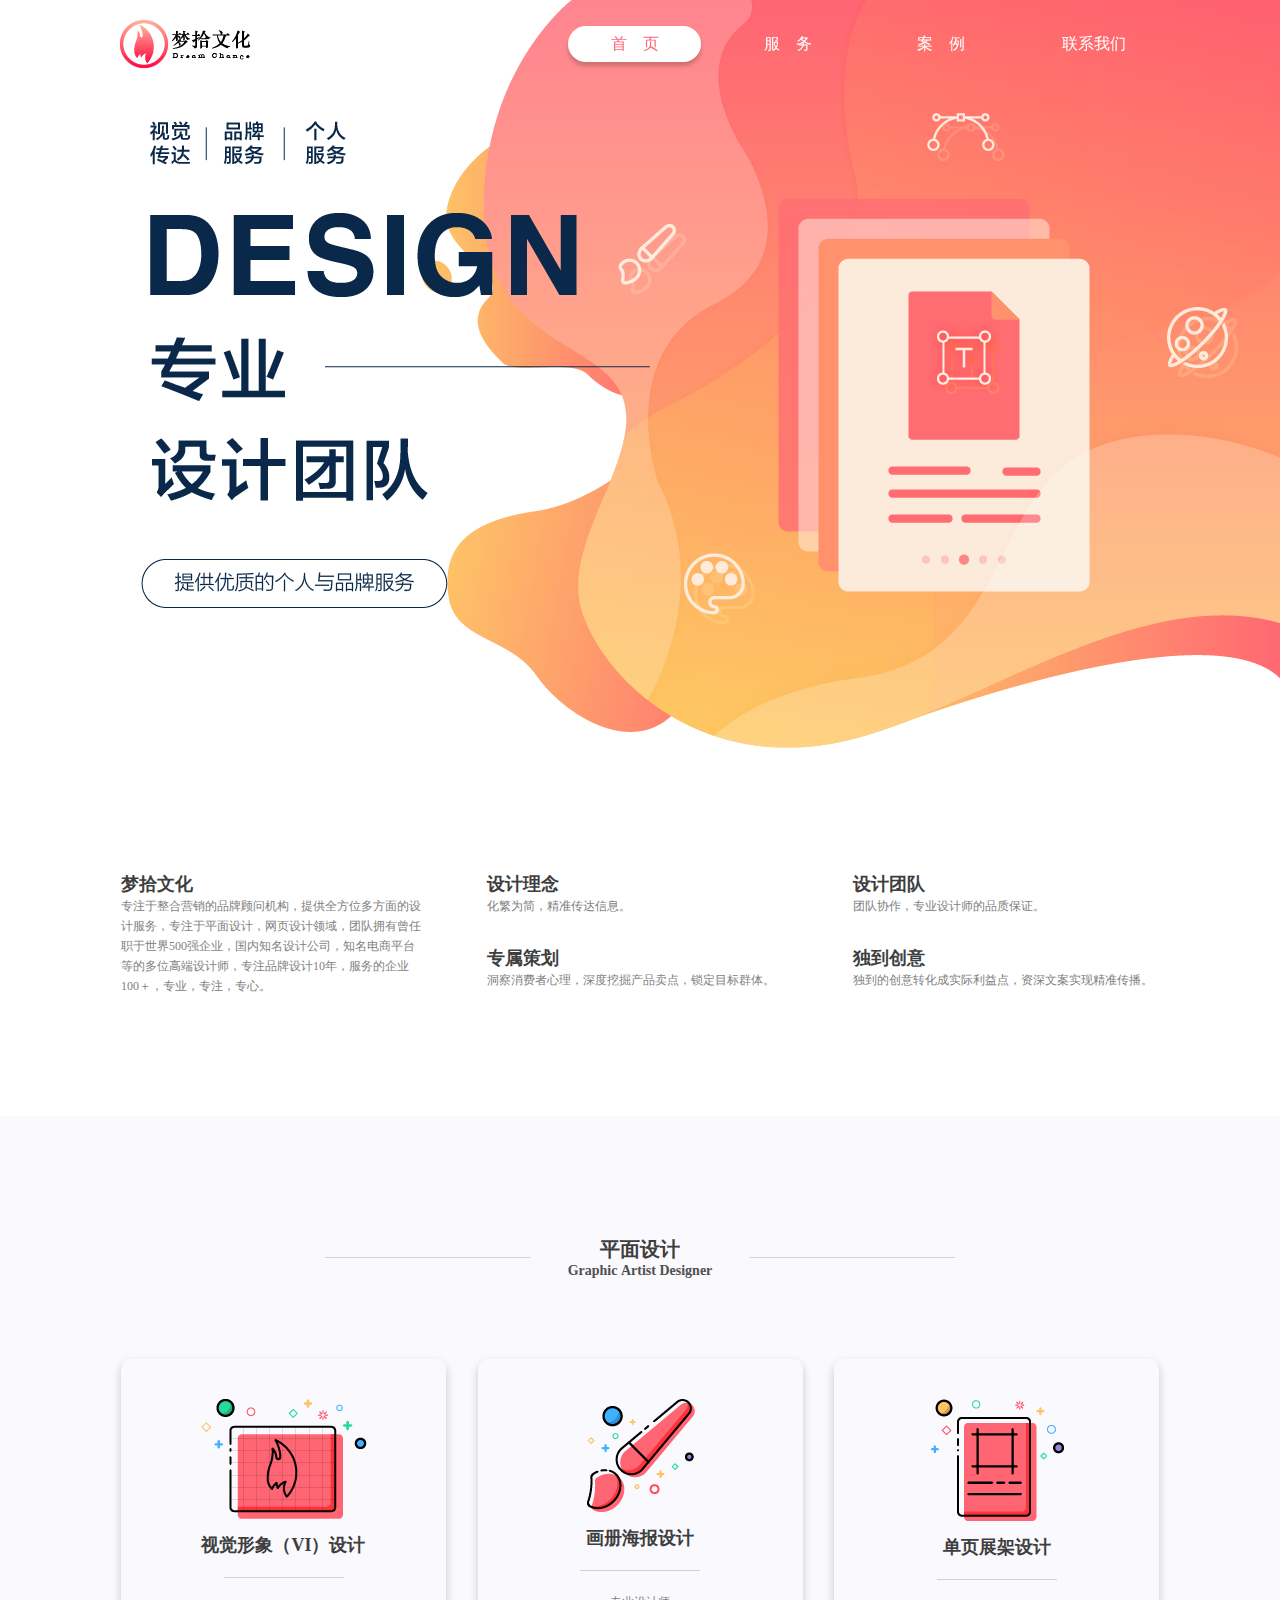
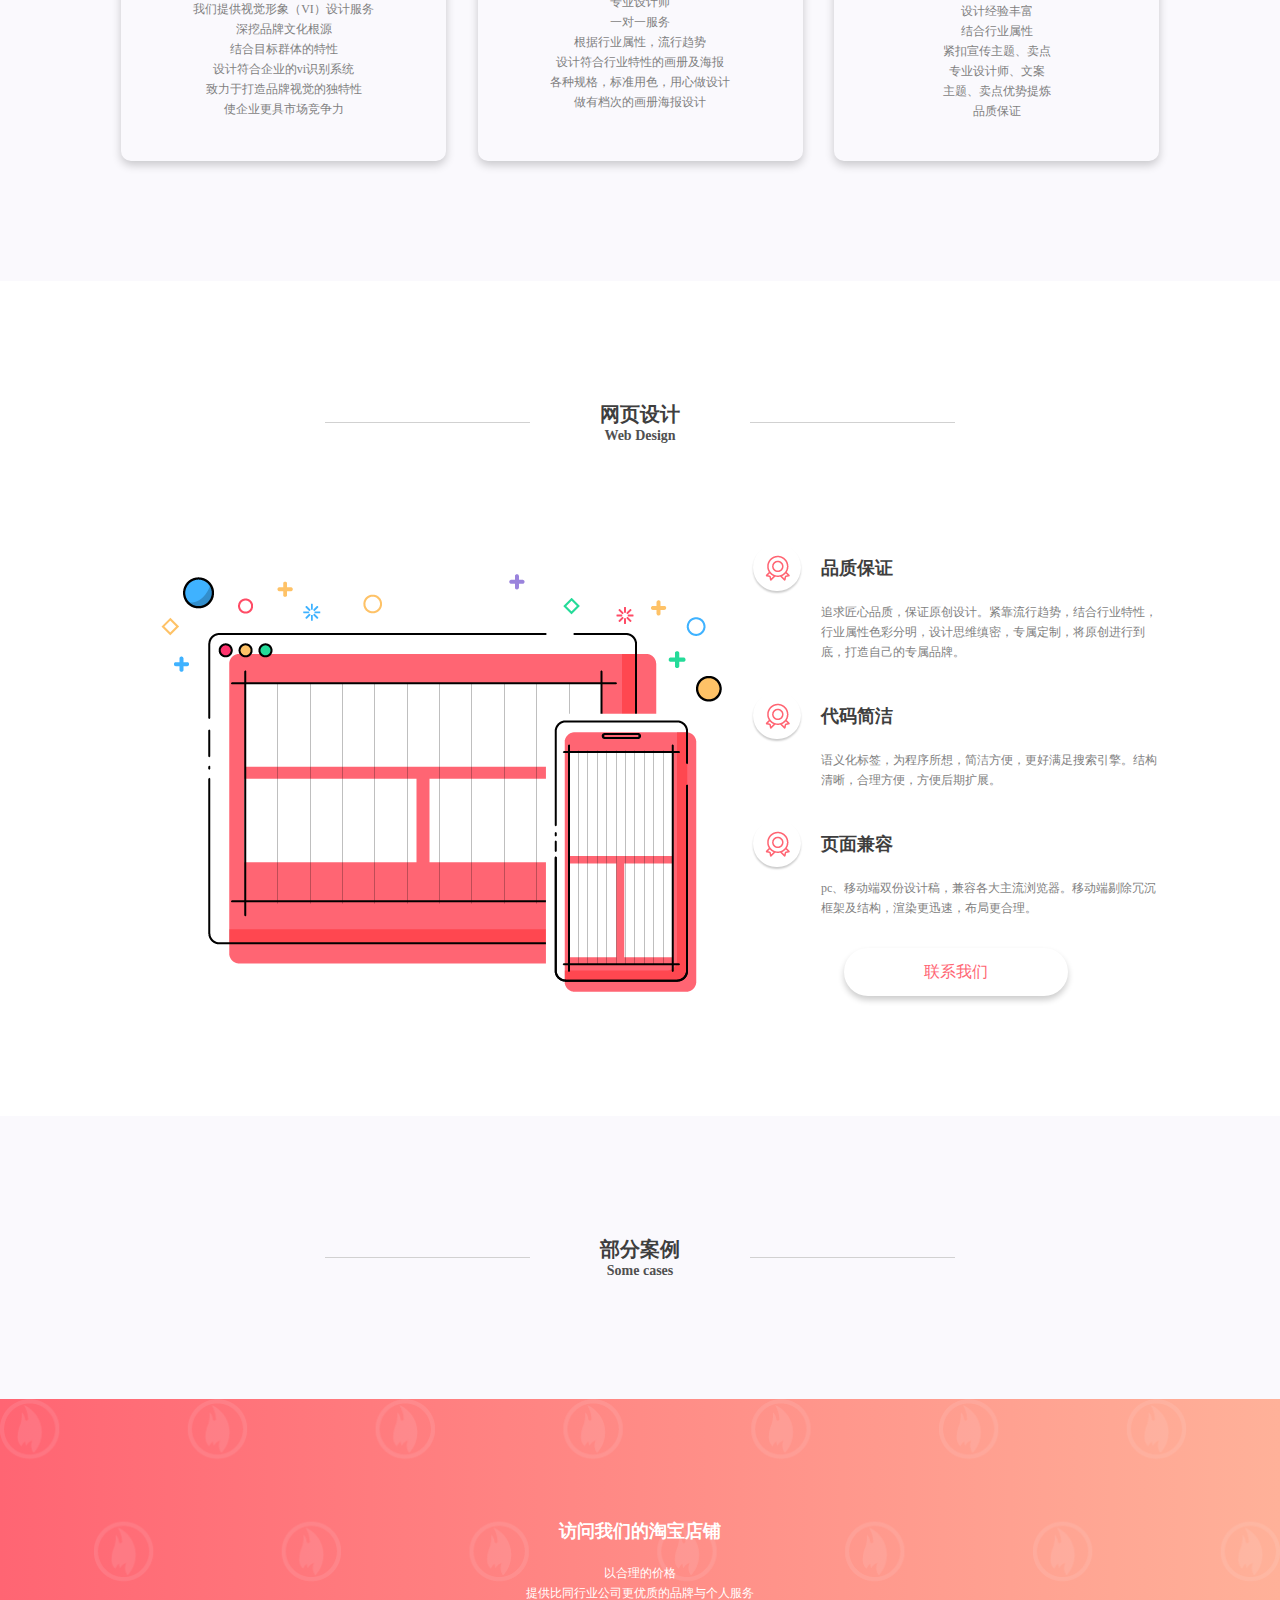
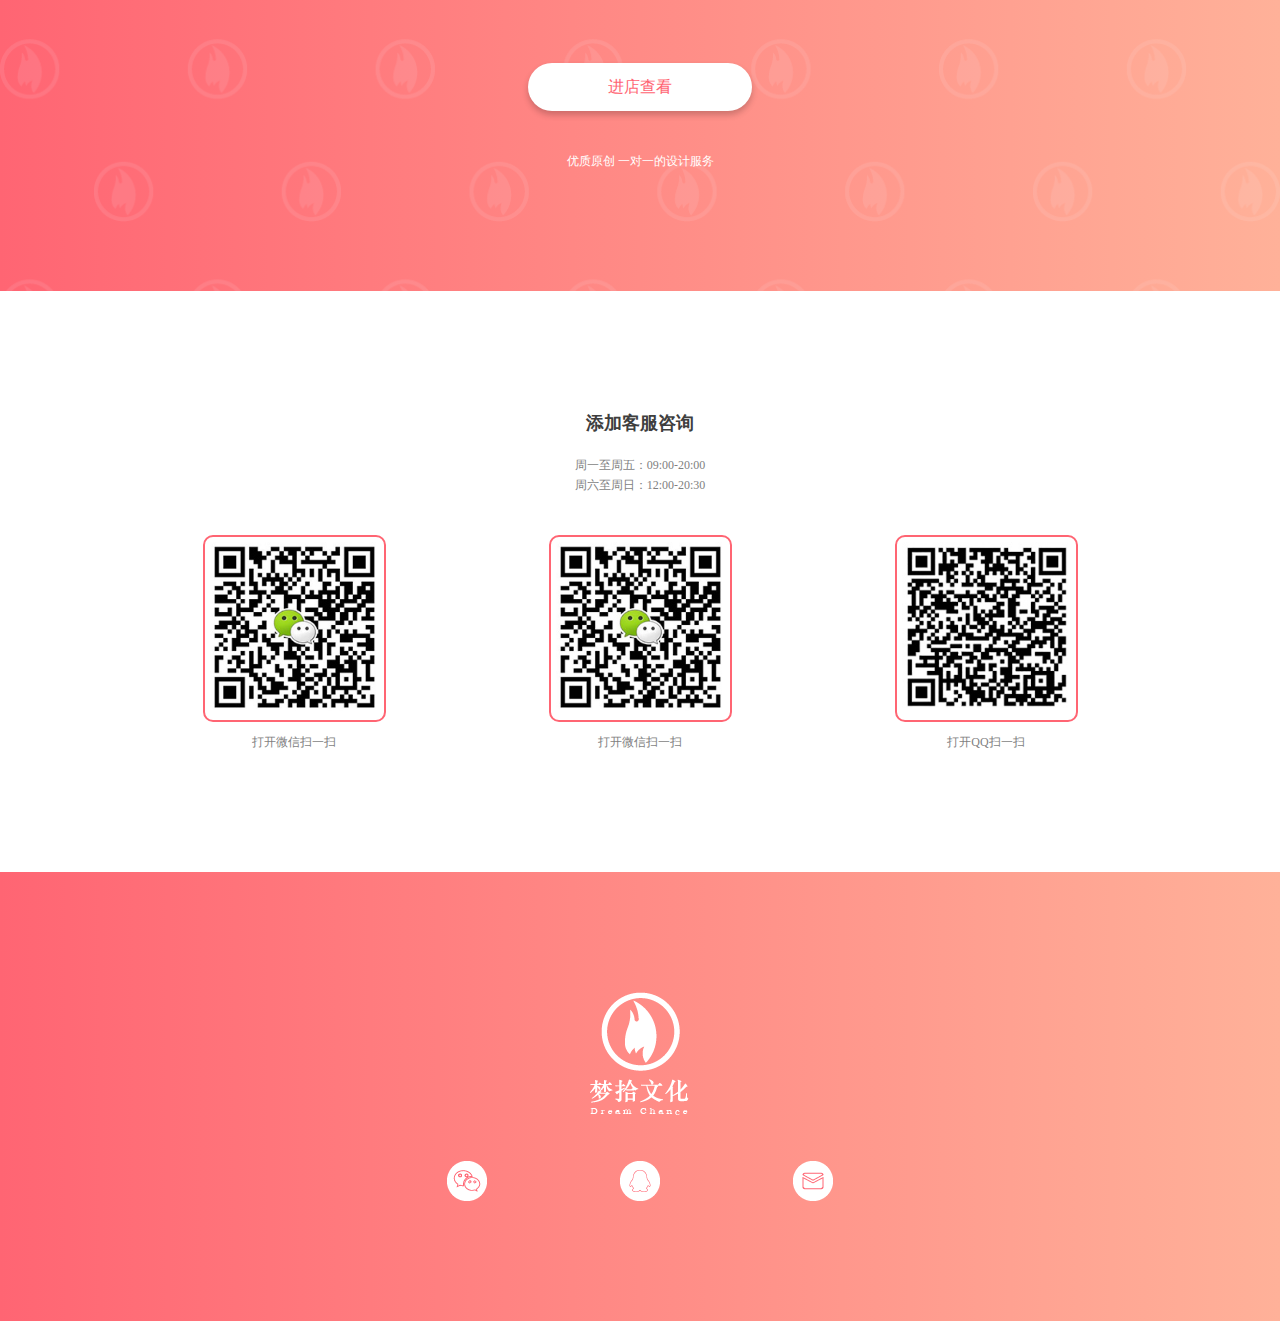
==== mobile/index.html @ 5e8f415a "mobile" ====
<!DOCTYPE html>
<html>

	<head>
		<meta charset="UTF-8">
		<meta name="viewport" content="width=device-width, initial-scale=1.0, maximum-scale=1.0, user-scalable=0">
		<meta content="yes" name="apple-mobile-web-app-capable">
		<meta content="black" name="apple-mobile-web-app-status-bar-style">
		<meta content="telephone=no" name="format-detection">
		<meta content="email=no" name="format-detection">
		<meta name="keywords" content="#" />
		<meta name="description" content="#" />
		<title>梦拾文化</title>
		<script>
			var os = function() {
              var ua = navigator.userAgent,

                      isQB = /(?:MQQBrowser|QQ)/.test(ua),
                      isWindowsPhone = /(?:Windows Phone)/.test(ua),
                      isSymbian = /(?:SymbianOS)/.test(ua) || isWindowsPhone,
                      isAndroid = /(?:Android)/.test(ua),
                      isFireFox = /(?:Firefox)/.test(ua),
                      isChrome = /(?:Chrome|CriOS)/.test(ua),
                      isIpad = /(?:iPad|PlayBook)/.test(ua),
                      isTablet = /(?:iPad|PlayBook)/.test(ua)||(isFireFox && /(?:Tablet)/.test(ua)),
                      isSafari = /(?:Safari)/.test(ua),
                      isPhone = /(?:iPhone)/.test(ua) && !isTablet,
                      isOpen= /(?:Opera Mini)/.test(ua),
                      isUC = /(?:UCWEB|UCBrowser)/.test(ua),
                      isPc = !isPhone && !isAndroid && !isSymbian;
              return {
                isQB: isQB,
                isTablet: isTablet,
                isPhone: isPhone,
                isAndroid : isAndroid,
                isPc : isPc,
                isOpen : isOpen,
                isUC: isUC,
                isIpad : isIpad
              };
            }();

            var searchstr = window.location.search,
                    hashstr = window.location.hash;

            if(os.isPc){
              window.location.replace("https://miao-wu.github.io/DreamChance/index.html"+searchstr+hashstr);
            };
		</script>
		<link rel="stylesheet" type="text/css" href="public/css/base.css">
		<link rel="stylesheet" type="text/css" href="home/css/index_style.css">
		<script type="text/javascript" src="public/js/jquery-3.3.1.min.js"></script>
		<script type="text/javascript" src="public/js/flexible.min.js"></script>		
		<script type="text/javascript" src="public/js/nav_tab.js"></script>
	</head>

	<body>
		<div class="nav_wrap">
			<div id="nav" class="nav_list_wrap cfloat">
				<div class="nav_logo">
					<img src="public/img/nav_logo.png" alt="logo">
				</div>
				<div class="nav_tab">
					<img src="public/img/nav_collpase_white.png" alt="img">
				</div>
			</div>
			<div class="nav_list hidden">
				<ul>
					<li class="hidden"><a href="index.html">首&nbsp;&nbsp;&nbsp;&nbsp;&nbsp;&nbsp;&nbsp;&nbsp;页</a></li>
					<li><a href="">服&nbsp;&nbsp;&nbsp;&nbsp;&nbsp;&nbsp;&nbsp;&nbsp;务</a></li>
					<li><a href="">案&nbsp;&nbsp;&nbsp;&nbsp;&nbsp;&nbsp;&nbsp;&nbsp;例</a></li>
					<li><a href="">联系我们</a></li>
				</ul>
			</div>
		</div>

		<div class="banner_wrap">
			<div class="banner">
				<img src="home/img/banner.png" alt="banner">
			</div>
		</div>

		<div id="container">
			<div class="summary_wrap">
				<div class="summary">
					<h2>梦拾文化</h2>
					<p>专注于整合营销的品牌顾问机构，提供全方位多方面的设计服务，专注于平面设计，网页设计领域，团队拥有曾任职于世界500强企业，国内知名设计公司，知名电商平台等的多位高端设计师，专注品牌设计10年，服务的企业100＋，专业，专注，专心。</p>
				</div>
				<div class="summary">
					<h2>设计理念</h2>
					<p>化繁为简，精准传达信息。</p>
				</div>
				<div class="summary">
					<h2>独到创意</h2>
					<p>独到的创意转化成实际利益点，资深文案实现精准传播。</p>
				</div>
				<div class="summary">
					<h2>专属策划</h2>
					<p>洞察消费者心理，深度挖掘产品卖点，锁定目标群体。</p>
				</div>
				<div class="summary">
					<h2>设计团队</h2>
					<p>团队协作，专业设计师的品质保证。</p>
				</div>
			</div>

			<div class="gad_wrap">
				<div class="til_wrap">
					<div class="til"><h2>平面设计</h2><h3>Graphic&nbsp;Artist&nbsp;Designer</h3></div>
					<div class="til_bottom"></div>
				</div>
				<div class="gad_list">
					<ul>
						<li class="gad">
							<div class="gad_img gad_img1">
								<img src="home/img/gad_vi.png" alt="gad_img">
							</div>
							<h2>视觉形象（VI）设计</h2>
							<div class="cap_line"></div>
							<p>
								我们提供视觉形象（VI）设计服务
								<br>深挖品牌文化根源
								<br>结合目标群体的特性
								<br>设计符合企业的vi识别系统
								<br>致力于打造品牌视觉的独特性
								<br>使企业更具市场竞争力
							</p>
						</li>
						<li class="gad">
							<div class="gad_img gad_img2">
								<img src="home/img/gad_hc.png" alt="gad_img">
							</div>
							<h2>画册海报设计</h2>
							<div class="cap_line"></div>
							<p>
								专业设计师
								<br>一对一服务
								<br>根据行业属性，流行趋势
								<br>设计符合行业特性的画册及海报
								<br>各种规格，标准用色，用心做设计
								<br>做有档次的画册海报设计
							</p>
						</li>
						<li class="gad">
							<div class="gad_img gad_img3">
								<img src="home/img/gad_dy.png" alt="img">
							</div>
							<h2>单页展架设计</h2>
							<div class="cap_line"></div>
							<p>
							    设计经验丰富
							    <br>结合行业属性
							    <br>紧扣宣传主题、卖点
							    <br>专业设计师、文案
							    <br>主题、卖点优势提炼
							    <br>品质保证
							</p>
						</li>
					</ul>
				</div>
			</div>

			<div class="web_wrap">
				<div class="til_wrap">
					<div class="til"><h2>网页设计</h2><h3>Web&nbsp;Design</h3></div>
					<div class="til_bottom"></div>
				</div>
				<div class="web">
					<div class="web_img">
						<img src="home/img/web_l_img.png" alt="img">
					</div>
					<div class="web_list_wrap">
						<div class="web_list">
							<ul>
								<li>
									<div class="web_list_til cfloat">
										<div class="web_icons">
											<img src="home/img/web_list_icon.png" alt="web_icons">
										</div>
										<h2>品质保证</h2>
									</div>
									<p>追求匠心品质，保证原创设计。紧靠流行趋势，结合行业特性，行业属性色彩分明，设计思维缜密，专属定制，将原创进行到底，打造自己的专属品牌。</p>
								</li>
								<li>
									<div class="web_list_til cfloat">
										<div class="web_icons">
											<img src="home/img/web_list_icon.png" alt="web_icons">
										</div>
										<h2>代码简洁</h2>
									</div>
									<p>语义化标签，为程序所想，简洁方便，更好满足搜索引擎。结构清晰，合理方便，方便后期扩展。</p>
								</li>
								<li>
									<div class="web_list_til cfloat">
										<div class="web_icons">
											<img src="home/img/web_list_icon.png" alt="web_icons">
										</div>
										<h2>页面兼容</h2>
									</div>
									<p>pc、移动端双份设计稿，兼容各大主流浏览器。移动端剔除冗沉框架及结构，渲染更迅速，布局更合理。</p>
								</li>
								<div class="contacted_btn">
									<a href="#">联系我们</a>
								</div>
							</ul>
						</div>
					</div>
				</div>
			</div>

			<div class="contact_wrap">
				<div class="til_wrap">
					<div class="til">
						<h2>添加客服咨询</h2>
						<p>周一至周五：09:00-20:00<br>周六至周日：12:00-20:30</p>
					</div>
				</div>
				<div class="contact">
					<div class="contact_list">
						<ul>
							<li class="code_wrap">
								<div class="code">
									<img src="home/img/wx_code.jpg" alt="img">
								</div>
								<p class="remark">微信</p>
							</li>
							<li class="code_wrap">
								<div class="code">
									<img src="home/img/wx_code.jpg" alt="img">
								</div>
								<p class="remark">微信</p>
							</li>
							<li class="code_wrap">
								<div class="code">
									<img src="home/img/qq_code.jpg" alt="img">
								</div>
								<p class="remark">QQ</p>
							</li>
						</ul>
					</div>
				</div>
			</div>
		</div>
		<div class="taobao_wrap">
			<div class="taobao">
				<h2>访问我们的淘宝店铺</h2>
				<p>以合理的价格<br>提供比同行业公司更优质的品牌与个人服务</p>
				<div class="taobao_btn"><a href="#">进店查看</a></div>
				<p>优质原创&nbsp;一对一的设计服务</p>
			</div>
		</div>
	</body>

</html>
---- mobile/public/css/base.css ----
body,dl,dd,ul,ol,h1,h2,h3,h4,h5,h6,pre,form,input,textarea,p,hr,thead,tbody,tfoot,th,td{margin:0;padding:0;}
ul,ol{list-style:none;}
a{text-decoration:none;}
html{-ms-text-size-adjust:none;-webkit-text-size-adjust:none;text-size-adjust:none;}
body{line-height:1.5; font-size:14px;}
body,button,input,select,textarea{font-family:'helvetica neue',tahoma,'hiragino sans gb',stheiti,'wenquanyi micro hei',\5FAE\8F6F\96C5\9ED1,\5B8B\4F53,sans-serif;}
b,strong{font-weight:bold;}
i,em{font-style:normal;}
table{border-collapse:collapse;border-spacing:0;}
table th,table td{border:1px solid #ddd;padding:5px;}
table th{font-weight:inherit;border-bottom-width:2px;border-bottom-color:#ccc;}
img{border:0 none;width:auto\9;max-width:100%;vertical-align:top; height:auto;}
button,input,select,textarea{font-family:inherit;font-size:100%;margin:0;vertical-align:baseline;}
button,html input[type="button"],input[type="reset"],input[type="submit"]{-webkit-appearance:button;cursor:pointer;}
button[disabled],input[disabled]{cursor:default;}
input[type="checkbox"],input[type="radio"]{box-sizing:border-box;padding:0;}
input[type="search"]{-webkit-appearance:textfield;-moz-box-sizing:content-box;-webkit-box-sizing:content-box;box-sizing:content-box;}
input[type="search"]::-webkit-search-decoration{-webkit-appearance:none;}
input:focus{outline:none;}
select[size],select[multiple],select[size][multiple]{border:1px solid #AAA;padding:0;}
article,aside,details,figcaption,figure,footer,header,hgroup,main,nav,section,summary{display:block;}
audio,canvas,video,progress{display:inline-block;}
body{background:#fff;}
input::-webkit-input-speech-button {display: none}
button,input,textarea{
-webkit-tap-highlight-color: rgba(0,0,0,0);
}
---- mobile/home/css/index_style.css ----
* {
	margin: 0;
	padding: 0;
	border: 0;
	font-family: -apple-system-font, BlinkMacSystemFont, "Helvetica Neue", "PingFang SC", "Hiragino Sans GB", "Microsoft YaHei UI", "Microsoft YaHei", Arial, sans-serif;
}

a {
	text-decoration: none;
}

ul li {
	list-style: none;
}

h1{font-size: 0.32rem;}
h2{font-size: 0.3rem;color: #3E3E3E;}
h3{font-size: 0.22rem;color: #505050;font-weight: lighter;}

p {
	font-size: 0.26rem;
	color: #7F7F7F;
	line-height: 1.618em;
	word-wrap: break-word;
	letter-spacing: 0.01rem;
	text-align: justify;
	font-weight: lighter;
}

#container {
	-webkit-box-sizing: border-box;
	   -moz-box-sizing: border-box;
	        box-sizing: border-box;
	width: 7.5rem;
	margin: 0.8rem auto;
	padding: 0 0.4rem;
}

.cfloat::after {
	content: '';
	display: block;
	height: 0;
	clear: both;
	visibility: hidden;
}

.cfloat {
	zoom: 1;
}

.remark{font-size: 0.22rem;color: #bfbfbf;}

.nav_wrap{width:100%;position: fixed;top: 0;}

.nav_list_wrap{width: 7.5rem;margin: 0 auto;-webkit-box-sizing: border-box;
   -moz-box-sizing: border-box;
        box-sizing: border-box;padding: 0.26rem 0.4rem;}

.nav_logo{width: 1.32rem;float: left;}
.nav_tab{width: 0.48rem;float: right;}
.nav_list{width: 7.5rem;margin: 0 auto; text-align: center;font-size: 0.32rem;}
.nav_list ul li{line-height: 0.88rem;color: #3e3e3e;background-color: /* #FAF9FD */#fff;border-bottom: 0.01rem solid #D1D1D1;}
.nav_list a{color: #3e3e3e;}
.hidden{display: none;}

.nav_scroll{background-color: #fff;border-bottom: 0.01rem solid #D1D1D1;}

.banner_wrap{width: 100%;}
.banner{width: 7.5rem;margin: 0 auto;}
.banner img{width: 100%;}

.summary{margin-top: 0.6rem;}
.summary h2{text-align: center;}
.summary p{text-align: center;margin-top: 0.2rem;}

.gad_wrap,.web_wrap,.contact_wrap,.taobao_wrap{margin-top: 1rem;}
.til_wrap{margin-bottom: 0.6rem;}
.til{text-align: center;}
.til_bottom{width: 0.32rem;border-bottom: 0.01rem solid #D1D1D1;margin: 0.2rem auto 0;}

.gad{display: block;width: 4.4rem;border-radius: 0.2rem;box-shadow: 0 0.04rem 0.12rem 0.02rem rgba(0, 0, 0, 0.3); margin: 0 auto 0.6rem;padding: 0.4rem;text-align: center;}
.gad_img{margin: 0 auto 0.2rem;}
.gad_img img{width: 100%;}
.gad_img1{width: 2.1rem;}
.gad_img2{width: 1.38rem;}
.gad_img3{width: 1.7rem;}
.cap_line{width: 1.7rem;height: 0.1rem;border-bottom: 0.02rem solid #D1D1D1;margin: 0.2rem auto;}
.gad p{text-align: center;}

.web_img{width: 100%;}
.web_img img{width: 100%;}
.web_icons{width: 0.24rem;height: 0.24rem;padding: 0.1rem;border-radius: 50%;-webkit-box-shadow: 0 0.04rem 0.1rem rgba(0, 0, 0, .2);
box-shadow: 0 0.04rem 0.1rem rgba(0, 0, 0, .2);float: left;margin-right: 0.2rem;}
.web_icons img{width: 100%;}
.web_list ul li{margin-top: 0.6rem;}
.web_list_til h2{float: left;}
.web_list_til+p{padding-left: 0.64rem;margin-top: 0.2rem;}
.contacted_btn{width: 3.2rem;margin: 0.4rem auto 0;border-radius: 0.44rem;box-shadow: 0 0.04rem 0.1rem  rgba(0, 0, 0, .2);}
.contacted_btn a{display: block;font-size: 0.3rem;line-height: 0.88rem;color: #7F7F7F;text-align: center;}


.til p{text-align: center;margin-top: 0.2rem;}
.contact_list ul{width: 100%;display: -webkit-flex;
display: -moz-flex;
display: -ms-flex;
display: -o-flex;
display: flex;justify-content: space-between;}
.code_wrap{width: 2rem;display: block;}
.remark{text-align: center;margin-top: 0.1rem;}

.taobao_wrap{width: 7.5rem;margin: 0 auto;background: linear-gradient(to right,rgba(255, 101, 115, 1.0) 0%,rgba(255, 177, 153, 1.0) 100%);}
.taobao{background:  url('../img/taobao_bg.png') 0 0 repeat;-webkit-background-size: cover;
background-size: cover;padding: 0.8rem 0;}
.taobao h2,.taobao p{text-align: center;color: #fff;}
.taobao h2{margin-bottom: 0.4rem;}
.taobao_btn{width: 3.2rem;margin: 0.2rem auto;background-color: #fff;border-radius: 0.44rem;}
.taobao_btn a{display: block;font-size: 0.3rem;text-align: center;color: #ff6573;line-height: 0.88rem;}
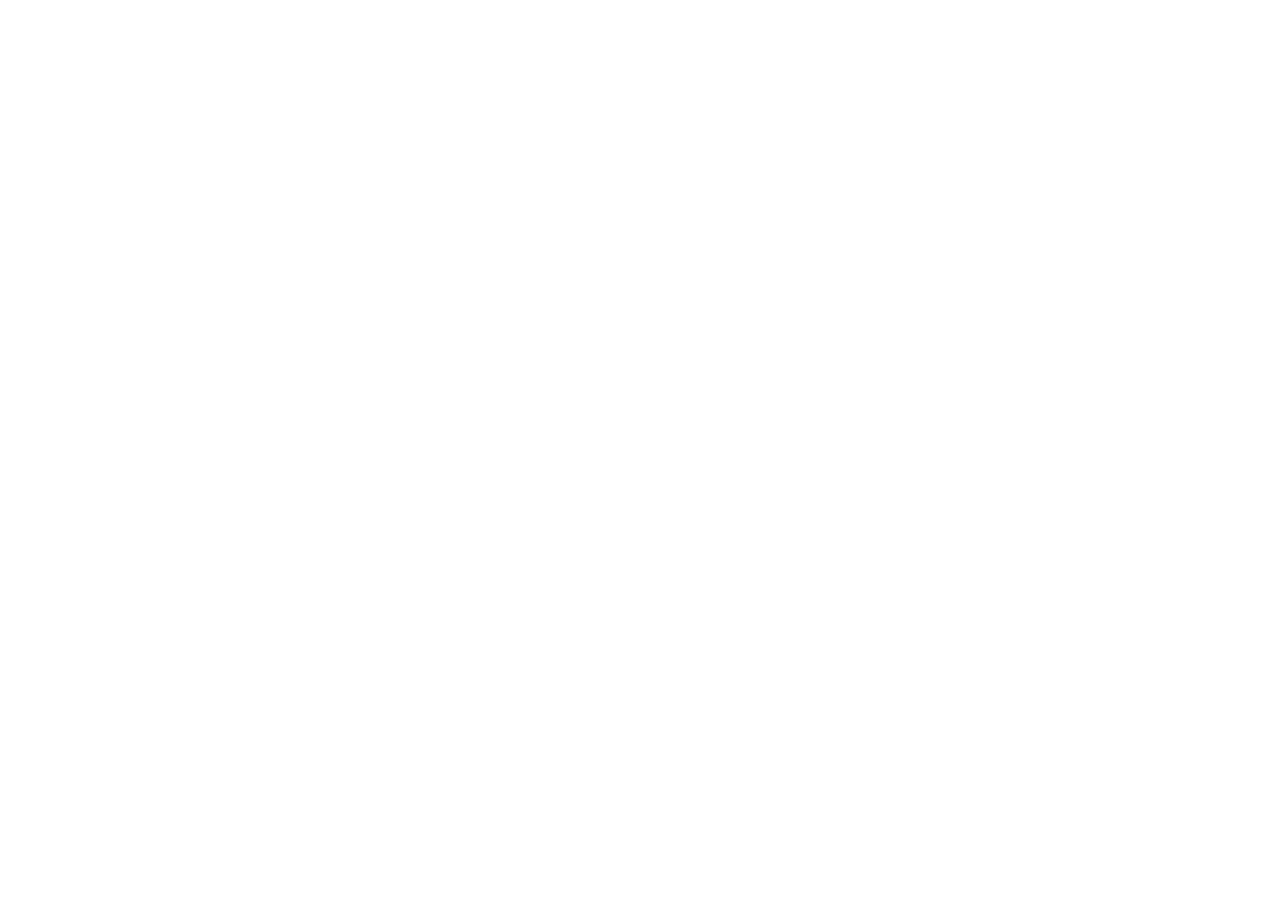
==== commit 88f2f9a0: "Update index.html" ====
--- a/mobile/index.html
+++ b/mobile/index.html
@@ -44,7 +44,7 @@
                     hashstr = window.location.hash;
 
             if(os.isPc){
-              window.location.replace("https://miao-wu.github.io/DreamChance/index.html"+searchstr+hashstr);
+              window.location.replace("https://mengshiwenhua.com/index.html"+searchstr+hashstr);
             };
 		</script>
 		<link rel="stylesheet" type="text/css" href="public/css/base.css">
@@ -60,16 +60,14 @@
 				<div class="nav_logo">
 					<img src="public/img/nav_logo.png" alt="logo">
 				</div>
-				<div class="nav_tab">
-					<img src="public/img/nav_collpase_white.png" alt="img">
-				</div>
+				<div class="nav_tab normal"></div>
 			</div>
 			<div class="nav_list hidden">
 				<ul>
 					<li class="hidden"><a href="index.html">首&nbsp;&nbsp;&nbsp;&nbsp;&nbsp;&nbsp;&nbsp;&nbsp;页</a></li>
-					<li><a href="">服&nbsp;&nbsp;&nbsp;&nbsp;&nbsp;&nbsp;&nbsp;&nbsp;务</a></li>
+					<li><a href="../mobile/service/service.html">服&nbsp;&nbsp;&nbsp;&nbsp;&nbsp;&nbsp;&nbsp;&nbsp;务</a></li>
 					<li><a href="">案&nbsp;&nbsp;&nbsp;&nbsp;&nbsp;&nbsp;&nbsp;&nbsp;例</a></li>
-					<li><a href="">联系我们</a></li>
+					<li><a href="cantact_us/cantact_us.html">联系我们</a></li>
 				</ul>
 			</div>
 		</div>
@@ -200,7 +198,7 @@
 									<p>pc、移动端双份设计稿，兼容各大主流浏览器。移动端剔除冗沉框架及结构，渲染更迅速，布局更合理。</p>
 								</li>
 								<div class="contacted_btn">
-									<a href="#">联系我们</a>
+									<a href="sms:12345678900">联系我们</a>
 								</div>
 							</ul>
 						</div>
@@ -251,4 +249,4 @@
 		</div>
 	</body>
 
-</html>+</html>
--- a/mobile/home/css/index_style.css
+++ b/mobile/home/css/index_style.css
@@ -26,6 +26,8 @@
 	text-align: justify;
 	font-weight: lighter;
 }
+
+img{max-width: 100%;height: auto;}
 
 #container {
 	-webkit-box-sizing: border-box;
@@ -57,10 +59,14 @@
         box-sizing: border-box;padding: 0.26rem 0.4rem;}
 
 .nav_logo{width: 1.32rem;float: left;}
-.nav_tab{width: 0.48rem;float: right;}
+.nav_tab{width: 0.48rem;height: 0.48rem;float: right;}
+.normal{background:  url('../../public/img/nav_collpase_white.png') 0 0 no-repeat;-webkit-background-size: contain;
+background-size: contain;}
+.scroll{background:  url('../../public/img/nav_collpase_red.png') 0 0 no-repeat;-webkit-background-size: contain;
+background-size: contain;}
 .nav_list{width: 7.5rem;margin: 0 auto; text-align: center;font-size: 0.32rem;}
 .nav_list ul li{line-height: 0.88rem;color: #3e3e3e;background-color: /* #FAF9FD */#fff;border-bottom: 0.01rem solid #D1D1D1;}
-.nav_list a{color: #3e3e3e;}
+.nav_list a{display: block;color: #3e3e3e;}
 .hidden{display: none;}
 
 .nav_scroll{background-color: #fff;border-bottom: 0.01rem solid #D1D1D1;}
@@ -78,12 +84,12 @@
 .til{text-align: center;}
 .til_bottom{width: 0.32rem;border-bottom: 0.01rem solid #D1D1D1;margin: 0.2rem auto 0;}
 
-.gad{display: block;width: 4.4rem;border-radius: 0.2rem;box-shadow: 0 0.04rem 0.12rem 0.02rem rgba(0, 0, 0, 0.3); margin: 0 auto 0.6rem;padding: 0.4rem;text-align: center;}
+.gad{display: block;width: 5.4rem;border-radius: 0.2rem;box-shadow: 0 0.04rem 0.12rem 0.02rem rgba(0, 0, 0, 0.3); margin: 0 auto 0.8rem;padding: 0.6rem;text-align: center;}
 .gad_img{margin: 0 auto 0.2rem;}
 .gad_img img{width: 100%;}
-.gad_img1{width: 2.1rem;}
-.gad_img2{width: 1.38rem;}
-.gad_img3{width: 1.7rem;}
+.gad_img1{width: 2.52rem;}
+.gad_img2{width: 1.6rem;}
+.gad_img3{width: 2.4rem;}
 .cap_line{width: 1.7rem;height: 0.1rem;border-bottom: 0.02rem solid #D1D1D1;margin: 0.2rem auto;}
 .gad p{text-align: center;}
 
@@ -96,7 +102,7 @@
 .web_list_til h2{float: left;}
 .web_list_til+p{padding-left: 0.64rem;margin-top: 0.2rem;}
 .contacted_btn{width: 3.2rem;margin: 0.4rem auto 0;border-radius: 0.44rem;box-shadow: 0 0.04rem 0.1rem  rgba(0, 0, 0, .2);}
-.contacted_btn a{display: block;font-size: 0.3rem;line-height: 0.88rem;color: #7F7F7F;text-align: center;}
+.contacted_btn a{display: block;font-size: 0.3rem;line-height: 0.88rem;color: #ff6573;text-align: center;}
 
 
 .til p{text-align: center;margin-top: 0.2rem;}
